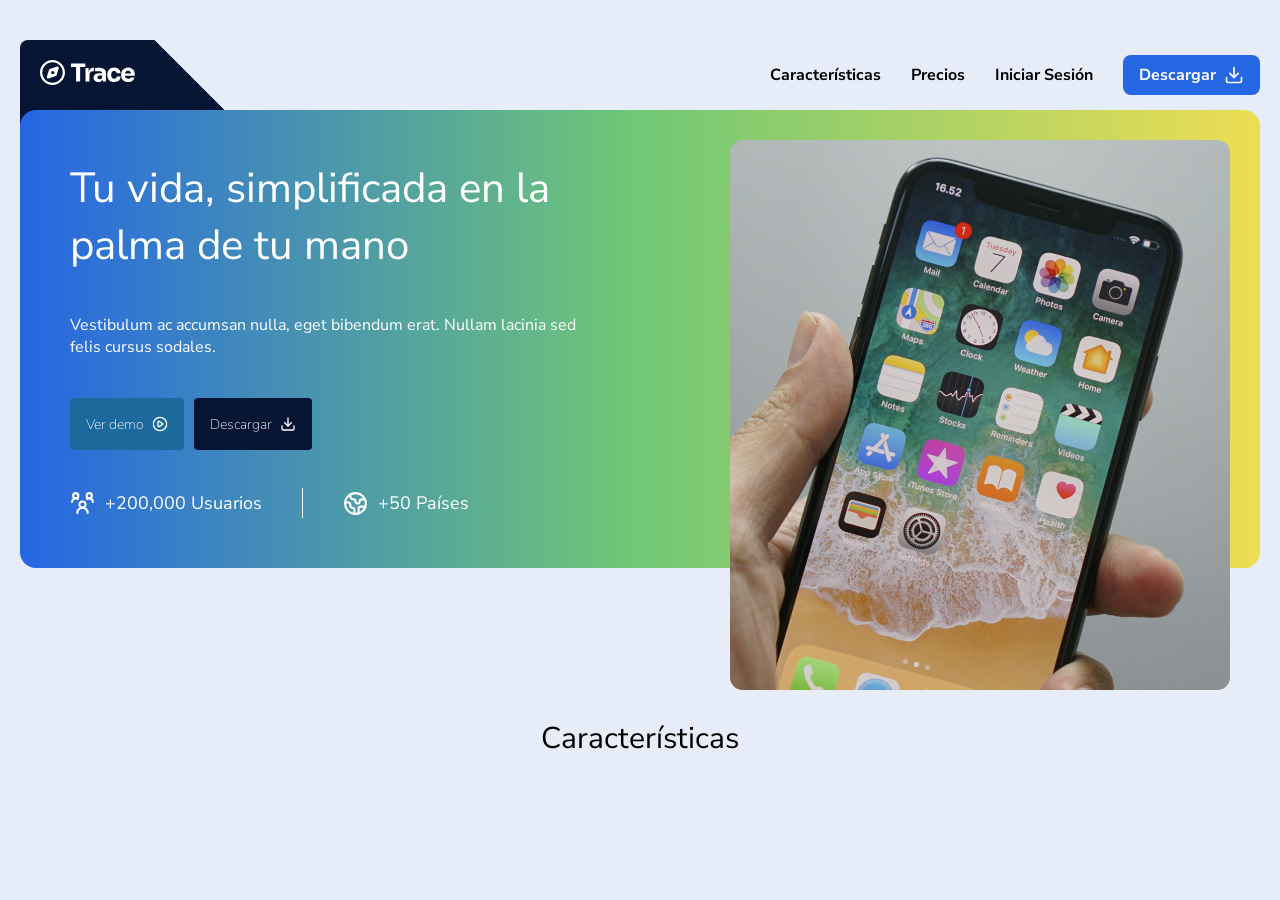
==== ud3/practica-grid/index.html @ 4fcdf261 "Comenzada la primera practica de Grid de la UD3" ====
<!DOCTYPE html>
<html lang="es">
<head>
  <meta charset="UTF-8">
  <meta name="viewport" content="width=device-width, initial-scale=1.0">
  <title>Practica Diseño Grid</title>
  <link rel="stylesheet" href="style.css">
</head>
<body>
  <header>
    <div class="header-topbar">
      <div class="header-logo">
        <img src="images/logo.svg" alt="Logo Trace">
      </div>
      <div class="header-content">
        <nav class="header-nav">
          <a href="">Características</a>
          <a href="">Precios</a>
          <a href="">Iniciar Sesión</a>
        </nav>
        <button>
          <span>Descargar</span>
          <img src="images/icon-dl.svg" alt="">
        </button>
      </div>
    </div>
    <div class="header-hero">
      <div class="header-hero-content">
        <h2>Tu vida, simplificada en la palma de tu mano</h2>
        <p>Vestibulum ac accumsan nulla, eget bibendum erat. Nullam lacinia sed felis cursus sodales.</p>
        <div class="hero-buttons">
          <button class="hero-button hero-button-demo">
            <span>Ver demo</span>
            <img src="images/icon-play.svg" alt="">
          </button>
          <button class="hero-button hero-button-dl">
            <span>Descargar</span>
            <img src="images/icon-dl.svg" alt="">
          </button>
        </div>
        <div class="hero-estadisticas">
          <div class="hero-estadistica">
            <img src="images/icon-users.svg" alt="">
            <span>+200,000 Usuarios</span>
          </div>
          <span class="separador"></span>
          <div class="hero-estadistica">
            <img src="images/icon-globe.svg" alt="">
            <span>+50 Países</span>
          </div>
        </div>
      </div>
      <img class="header-hero-img" src="images/1.png" alt="Teléfono en mano">
    </div>
  </header>
  <main>
    <section class="seccion-caracteristicas">
      <h3>Características</h3>
      <div></div>
    </section>
  </main>
  <footer></footer>
</body>
</html>
---- ud3/practica-grid/style.css ----
@import url('https://fonts.googleapis.com/css2?family=Nunito+Sans:ital,opsz,wght@0,6..12,200..1000;1,6..12,200..1000&display=swap');  

* {
  margin: 0;
  border: 0;
  box-sizing: content-box;
  font-family: "Nunito Sans", sans-serif;
  font-optical-sizing: auto;
  font-weight: normal;
  font-style: normal;
  font-variation-settings:
    "wdth" 100,
    "YTLC" 500;
}

body {
  background-color: #e6ecf8;
  padding: 40px 20px;
}

header, main, footer {
  width: 100%;
  max-width: 1240px;
  margin: 0 auto;
}

.header-topbar {
  display: flex;
  justify-content: space-between;
  align-items: center;
  height: 70px;
}

.header-logo {
  background-color: #061533;
  padding: 20px;
  border-top-left-radius: 0.5rem;
  position: relative;
}

.header-logo::after {
  content: "";
  height: 100%;
  width: 70px;
  position: absolute;
  /* transform: rotate(45deg); */
  top: 0;
  left: 100%;
  background-image: linear-gradient(to bottom left, transparent 50%, #061533 50.01%);
  /* background-color: red; */
}

.header-content {
  display: flex;
  height: 40px;
  justify-content: space-between;
  gap: 30px;

  button {
    background-color: #2566e3;
    border-radius: 0.5rem;
    display: flex;
    align-items: center;
    justify-content: center;
    padding-inline: 16px;
    gap: 8px;
    img {
      height: 20px;
    }
    span {
      font-size: 16px;
      font-weight: bold;
      color: white;
    }
  }
}

.header-nav {
  display: flex;
  align-items: center;
  gap: 30px;

  a {
    text-decoration: none;
    font-weight: bold;
    color: black;
  }
}

.header-hero {
  padding: 50px;
  background-image: linear-gradient(to right, #2566e3, #71c875, #eddd53);
  background-color: red;
  border-radius: 1rem;
  position: relative;
}

.header-hero::after {
  content: "";
  height: 50px;
  width: 50px;
  position: absolute;
  /* transform: rotate(45deg); */
  top: 0;
  left: 0;
  z-index: -1;
  background-color: #061533;
}

.header-hero-content {
  display: flex;
  flex-direction: column;
  gap: 40px;
  width: calc(50% - 50px);
  color: white;
  h2 {
    font-size: 42px;
  }
}

.header-hero-img {
  width: calc(50% - 50px);
  max-width: 500px;
  max-height: 550px;
  border-radius: 0.8rem;
  position: absolute;
  top: 30px;
  right: 30px;
}

.hero-buttons {
  display: flex;
  height: 50px;
  gap: 10px;
}

.hero-button {
  background-color: #2566e3;
  border-radius: 0.25rem;
  display: flex;
  align-items: center;
  justify-content: center;
  padding-inline: 16px;
  gap: 8px;
  height: 100%;
  img {
    height: 16px;
  }
  span {
    font-size: 14px;
    font-weight: lighter;
    color: white;
  }

}

.hero-button-demo {
  background-color: #1c6a9c;
}

.hero-button-dl {
  background-color: #061533;
}

.hero-estadisticas {
  display: flex;
  align-items: center;
  gap: 40px;
  height: 30px;
}

.separador {
  height: 100%;
  width: 1px;
  background-color: white;
}

.hero-estadistica {
  display: flex;
  align-items: center;
  gap: 10px;
  span {
    color: white;
    font-size: 18px;
  }
  img {
    height: 25px;
  }
}

main {
  margin-top: 150px;
}

section {
  h3 {
    margin: 50px 0;
    font-size: 30px;
    font-weight: normal;
    text-align: center;
  }
}
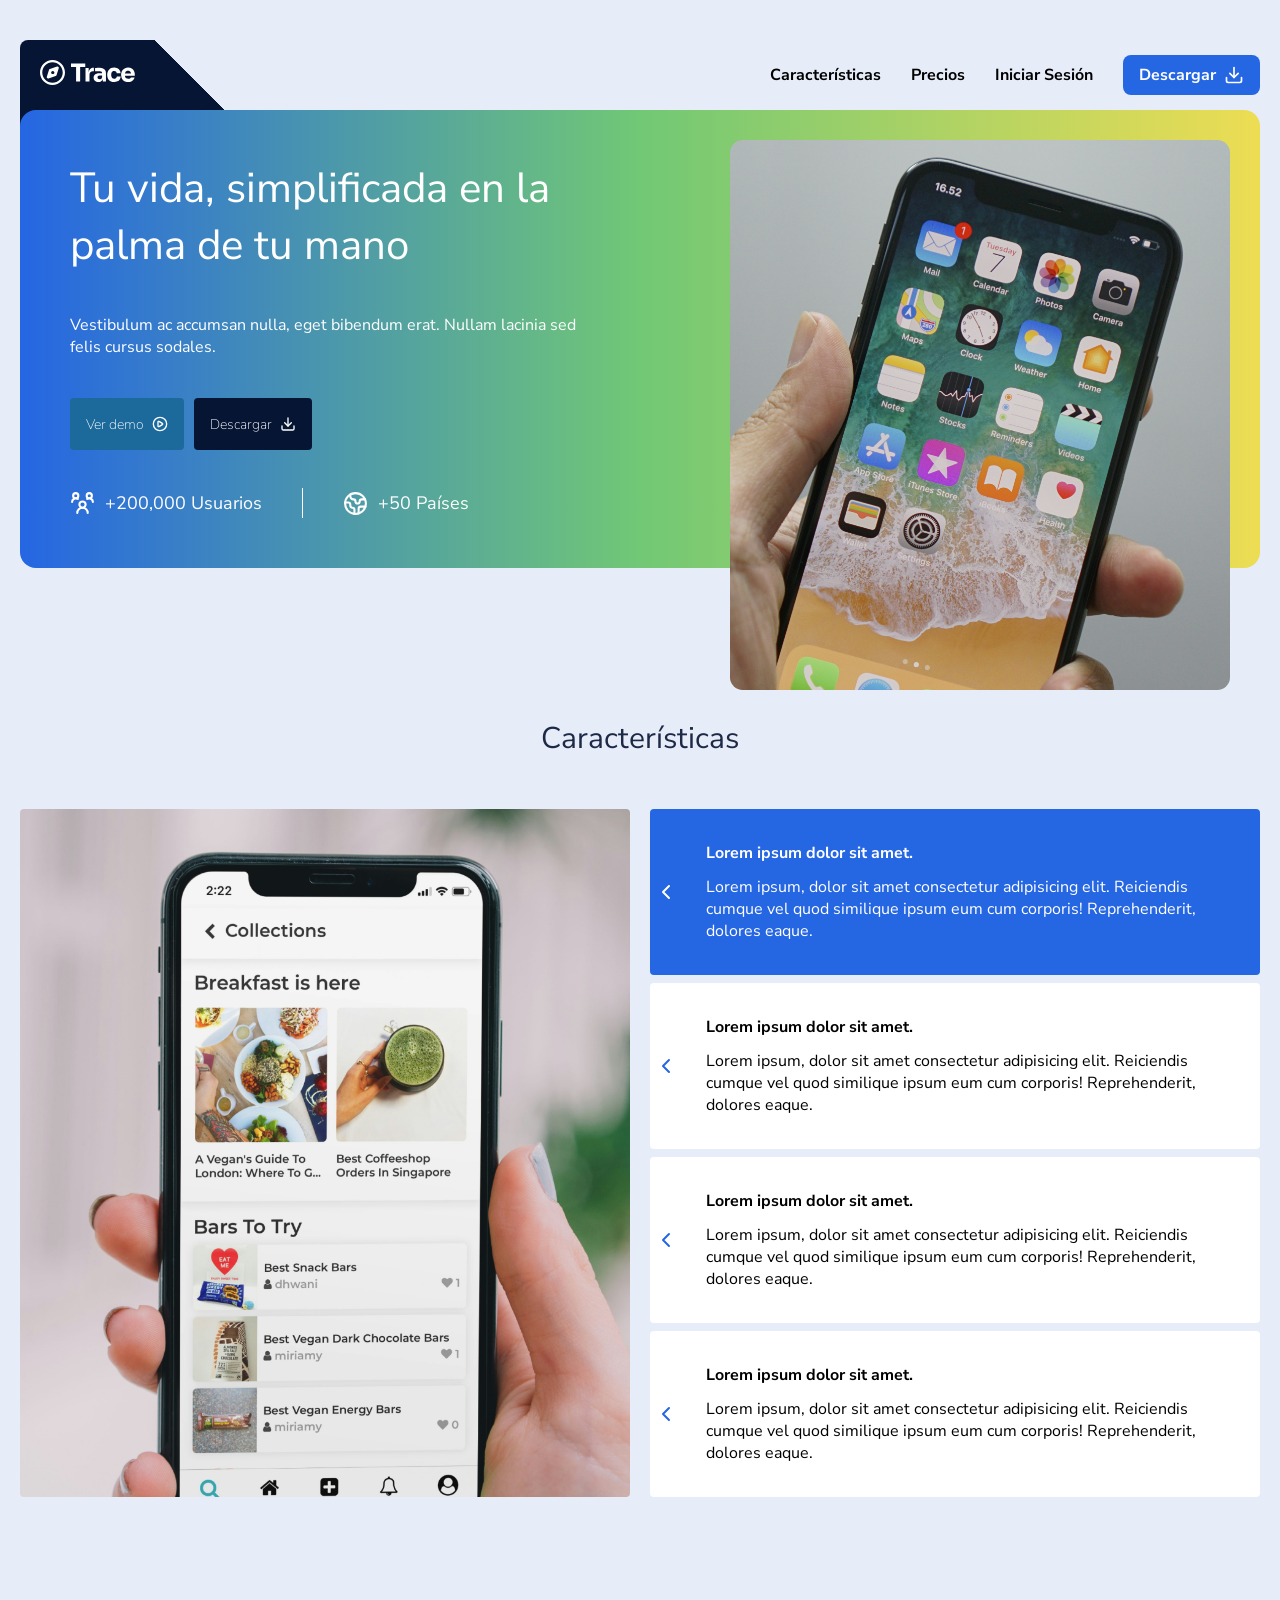
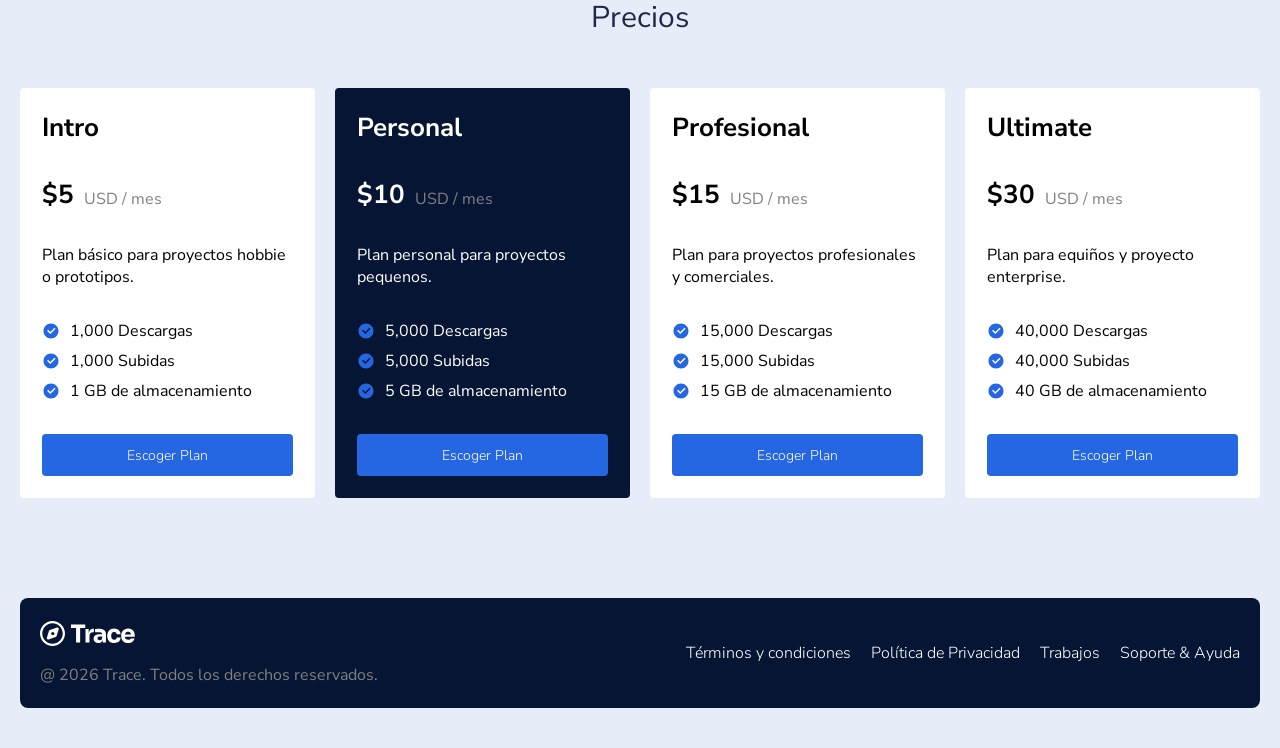
==== commit df98b452: "Casi acabada la primera practica de grid de la UD3" ====
--- a/ud3/practica-grid/index.html
+++ b/ud3/practica-grid/index.html
@@ -18,11 +18,14 @@
           <a href="">Precios</a>
           <a href="">Iniciar Sesión</a>
         </nav>
-        <button>
+        <button class="header-dl-button">
           <span>Descargar</span>
           <img src="images/icon-dl.svg" alt="">
         </button>
       </div>
+      <button class="header-nav-button">
+        <img src="images/icon-nav.svg" alt="">
+      </button>
     </div>
     <div class="header-hero">
       <div class="header-hero-content">
@@ -56,9 +59,159 @@
   <main>
     <section class="seccion-caracteristicas">
       <h3>Características</h3>
-      <div></div>
+      <div class="caracteristicas-grid">
+        <div class="caracteristicas-grid-imagen">
+          <img src="images/4.png" alt="">
+        </div>
+        <div class="caracteristica caracteristica-selected">
+          <div class="caracteristica-flecha">
+            <svg xmlns="http://www.w3.org/2000/svg" width="32" height="32" viewBox="0 0 24 24" fill="none" stroke="#2566e3" stroke-width="2" stroke-linecap="round" stroke-linejoin="round" class="lucide lucide-chevron-left preview-icon"><path d="m15 18-6-6 6-6"/></svg>
+          </div>
+          <div class="caracteristica-texto">
+            <h5>Lorem ipsum dolor sit amet.</h5>
+            <p>Lorem ipsum, dolor sit amet consectetur adipisicing elit. Reiciendis cumque vel quod similique ipsum eum cum corporis! Reprehenderit, dolores eaque.</p>
+          </div>
+        </div>
+        <div class="caracteristica">
+          <div class="caracteristica-flecha">
+            <svg xmlns="http://www.w3.org/2000/svg" width="32" height="32" viewBox="0 0 24 24" fill="none" stroke="#2566e3" stroke-width="2" stroke-linecap="round" stroke-linejoin="round" class="lucide lucide-chevron-left preview-icon"><path d="m15 18-6-6 6-6"/></svg>
+          </div>
+          <div class="caracteristica-texto">
+            <h5>Lorem ipsum dolor sit amet.</h5>
+            <p>Lorem ipsum, dolor sit amet consectetur adipisicing elit. Reiciendis cumque vel quod similique ipsum eum cum corporis! Reprehenderit, dolores eaque.</p>
+          </div>
+        </div>
+        <div class="caracteristica">
+          <div class="caracteristica-flecha">
+            <svg xmlns="http://www.w3.org/2000/svg" width="32" height="32" viewBox="0 0 24 24" fill="none" stroke="#2566e3" stroke-width="2" stroke-linecap="round" stroke-linejoin="round" class="lucide lucide-chevron-left preview-icon"><path d="m15 18-6-6 6-6"/></svg>
+          </div>
+          <div class="caracteristica-texto">
+            <h5>Lorem ipsum dolor sit amet.</h5>
+            <p>Lorem ipsum, dolor sit amet consectetur adipisicing elit. Reiciendis cumque vel quod similique ipsum eum cum corporis! Reprehenderit, dolores eaque.</p>
+          </div>
+        </div>
+        <div class="caracteristica">
+          <div class="caracteristica-flecha">
+            <svg xmlns="http://www.w3.org/2000/svg" width="32" height="32" viewBox="0 0 24 24" fill="none" stroke="#2566e3" stroke-width="2" stroke-linecap="round" stroke-linejoin="round" class="lucide lucide-chevron-left preview-icon"><path d="m15 18-6-6 6-6"/></svg>
+          </div>
+          <div class="caracteristica-texto">
+            <h5>Lorem ipsum dolor sit amet.</h5>
+            <p>Lorem ipsum, dolor sit amet consectetur adipisicing elit. Reiciendis cumque vel quod similique ipsum eum cum corporis! Reprehenderit, dolores eaque.</p>
+          </div>
+        </div>
+      </div>
+    </section>
+    <section class="seccion-planes">
+      <h3>Precios</h3>
+      <div class="planes">
+        <div class="plan">
+          <h4>Intro</h4>
+          <div class="plan-precios">
+            <h4>$5</h4>
+            <p>USD / mes</p>
+          </div>
+          <p>Plan básico para proyectos hobbie o prototipos.</p>
+          <div class="plan-caracteristicas">
+            <div class="plan-caracteristica">
+              <svg xmlns="http://www.w3.org/2000/svg" width="16" height="16" viewBox="0 0 24 24" fill="#2566e3"><path fill="none" d="M0 0h24v24H0z"/><path d="M12 22C6.477 22 2 17.523 2 12S6.477 2 12 2s10 4.477 10 10-4.477 10-10 10m-.997-6 7.07-7.071-1.414-1.414-5.656 5.657-2.829-2.829-1.414 1.414z"/></svg>
+              <p>1,000 Descargas</p>
+            </div>
+            <div class="plan-caracteristica">
+              <svg xmlns="http://www.w3.org/2000/svg" width="16" height="16" viewBox="0 0 24 24" fill="#2566e3"><path fill="none" d="M0 0h24v24H0z"/><path d="M12 22C6.477 22 2 17.523 2 12S6.477 2 12 2s10 4.477 10 10-4.477 10-10 10m-.997-6 7.07-7.071-1.414-1.414-5.656 5.657-2.829-2.829-1.414 1.414z"/></svg>
+              <p>1,000 Subidas</p>
+            </div>
+            <div class="plan-caracteristica">
+              <svg xmlns="http://www.w3.org/2000/svg" width="16" height="16" viewBox="0 0 24 24" fill="#2566e3"><path fill="none" d="M0 0h24v24H0z"/><path d="M12 22C6.477 22 2 17.523 2 12S6.477 2 12 2s10 4.477 10 10-4.477 10-10 10m-.997-6 7.07-7.071-1.414-1.414-5.656 5.657-2.829-2.829-1.414 1.414z"/></svg>
+              <p>1 GB de almacenamiento</p>
+            </div>
+          </div>
+          <button>Escoger Plan</button>
+        </div>
+        <div class="plan plan-recomendado">
+          <h4>Personal</h4>
+          <div class="plan-precios">
+            <h4>$10</h4>
+            <p>USD / mes</p>
+          </div>
+          <p>Plan personal para proyectos pequenos.</p>
+          <div class="plan-caracteristicas">
+            <div class="plan-caracteristica">
+              <svg xmlns="http://www.w3.org/2000/svg" width="16" height="16" viewBox="0 0 24 24" fill="#2566e3"><path fill="none" d="M0 0h24v24H0z"/><path d="M12 22C6.477 22 2 17.523 2 12S6.477 2 12 2s10 4.477 10 10-4.477 10-10 10m-.997-6 7.07-7.071-1.414-1.414-5.656 5.657-2.829-2.829-1.414 1.414z"/></svg>
+              <p>5,000 Descargas</p>
+            </div>
+            <div class="plan-caracteristica">
+              <svg xmlns="http://www.w3.org/2000/svg" width="16" height="16" viewBox="0 0 24 24" fill="#2566e3"><path fill="none" d="M0 0h24v24H0z"/><path d="M12 22C6.477 22 2 17.523 2 12S6.477 2 12 2s10 4.477 10 10-4.477 10-10 10m-.997-6 7.07-7.071-1.414-1.414-5.656 5.657-2.829-2.829-1.414 1.414z"/></svg>
+              <p>5,000 Subidas</p>
+            </div>
+            <div class="plan-caracteristica">
+              <svg xmlns="http://www.w3.org/2000/svg" width="16" height="16" viewBox="0 0 24 24" fill="#2566e3"><path fill="none" d="M0 0h24v24H0z"/><path d="M12 22C6.477 22 2 17.523 2 12S6.477 2 12 2s10 4.477 10 10-4.477 10-10 10m-.997-6 7.07-7.071-1.414-1.414-5.656 5.657-2.829-2.829-1.414 1.414z"/></svg>
+              <p>5 GB de almacenamiento</p>
+            </div>
+          </div>
+          <button>Escoger Plan</button>
+        </div>
+        <div class="plan">
+          <h4>Profesional</h4>
+          <div class="plan-precios">
+            <h4>$15</h4>
+            <p>USD / mes</p>
+          </div>
+          <p>Plan para proyectos profesionales y comerciales.</p>
+          <div class="plan-caracteristicas">
+            <div class="plan-caracteristica">
+              <svg xmlns="http://www.w3.org/2000/svg" width="16" height="16" viewBox="0 0 24 24" fill="#2566e3"><path fill="none" d="M0 0h24v24H0z"/><path d="M12 22C6.477 22 2 17.523 2 12S6.477 2 12 2s10 4.477 10 10-4.477 10-10 10m-.997-6 7.07-7.071-1.414-1.414-5.656 5.657-2.829-2.829-1.414 1.414z"/></svg>
+              <p>15,000 Descargas</p>
+            </div>
+            <div class="plan-caracteristica">
+              <svg xmlns="http://www.w3.org/2000/svg" width="16" height="16" viewBox="0 0 24 24" fill="#2566e3"><path fill="none" d="M0 0h24v24H0z"/><path d="M12 22C6.477 22 2 17.523 2 12S6.477 2 12 2s10 4.477 10 10-4.477 10-10 10m-.997-6 7.07-7.071-1.414-1.414-5.656 5.657-2.829-2.829-1.414 1.414z"/></svg>
+              <p>15,000 Subidas</p>
+            </div>
+            <div class="plan-caracteristica">
+              <svg xmlns="http://www.w3.org/2000/svg" width="16" height="16" viewBox="0 0 24 24" fill="#2566e3"><path fill="none" d="M0 0h24v24H0z"/><path d="M12 22C6.477 22 2 17.523 2 12S6.477 2 12 2s10 4.477 10 10-4.477 10-10 10m-.997-6 7.07-7.071-1.414-1.414-5.656 5.657-2.829-2.829-1.414 1.414z"/></svg>
+              <p>15 GB de almacenamiento</p>
+            </div>
+          </div>
+          <button>Escoger Plan</button>
+        </div>
+        <div class="plan">
+          <h4>Ultimate</h4>
+          <div class="plan-precios">
+            <h4>$30</h4>
+            <p>USD / mes</p>
+          </div>
+          <p>Plan para equiños y proyecto enterprise.</p>
+          <div class="plan-caracteristicas">
+            <div class="plan-caracteristica">
+              <svg xmlns="http://www.w3.org/2000/svg" width="16" height="16" viewBox="0 0 24 24" fill="#2566e3"><path fill="none" d="M0 0h24v24H0z"/><path d="M12 22C6.477 22 2 17.523 2 12S6.477 2 12 2s10 4.477 10 10-4.477 10-10 10m-.997-6 7.07-7.071-1.414-1.414-5.656 5.657-2.829-2.829-1.414 1.414z"/></svg>
+              <p>40,000 Descargas</p>
+            </div>
+            <div class="plan-caracteristica">
+              <svg xmlns="http://www.w3.org/2000/svg" width="16" height="16" viewBox="0 0 24 24" fill="#2566e3"><path fill="none" d="M0 0h24v24H0z"/><path d="M12 22C6.477 22 2 17.523 2 12S6.477 2 12 2s10 4.477 10 10-4.477 10-10 10m-.997-6 7.07-7.071-1.414-1.414-5.656 5.657-2.829-2.829-1.414 1.414z"/></svg>
+              <p>40,000 Subidas</p>
+            </div>
+            <div class="plan-caracteristica">
+              <svg xmlns="http://www.w3.org/2000/svg" width="16" height="16" viewBox="0 0 24 24" fill="#2566e3"><path fill="none" d="M0 0h24v24H0z"/><path d="M12 22C6.477 22 2 17.523 2 12S6.477 2 12 2s10 4.477 10 10-4.477 10-10 10m-.997-6 7.07-7.071-1.414-1.414-5.656 5.657-2.829-2.829-1.414 1.414z"/></svg>
+              <p>40 GB de almacenamiento</p>
+            </div>
+          </div>
+          <button>Escoger Plan</button>
+        </div>
+      </div>
     </section>
   </main>
-  <footer></footer>
+  <footer>
+    <div class="footer-logo-copy">
+      <div class="footer-logo">
+        <img src="images/logo.svg" alt="">
+      </div>
+      <p>@ 2026 Trace. Todos los derechos reservados.</p>
+    </div>
+    <div class="footer-nav">
+      <a href="">Términos y condiciones</a>
+      <a href="">Política de Privacidad</a>
+      <a href="">Trabajos</a>
+      <a href="">Soporte & Ayuda</a>
+    </div>
+  </footer>
 </body>
 </html>
--- a/ud3/practica-grid/style.css
+++ b/ud3/practica-grid/style.css
@@ -55,23 +55,38 @@
   height: 40px;
   justify-content: space-between;
   gap: 30px;
-
-  button {
-    background-color: #2566e3;
-    border-radius: 0.5rem;
-    display: flex;
-    align-items: center;
-    justify-content: center;
-    padding-inline: 16px;
-    gap: 8px;
-    img {
-      height: 20px;
-    }
-    span {
-      font-size: 16px;
-      font-weight: bold;
-      color: white;
-    }
+}
+
+.header-nav-button {
+  display: none;
+  background-color: transparent;
+  border-radius: 0.5rem;
+  align-items: center;
+  justify-content: center;
+  width: 40px;
+  box-sizing: border-box;
+  cursor: pointer;
+  img {
+    height: 30px;
+  }
+}
+
+.header-dl-button {
+  background-color: #2566e3;
+  border-radius: 0.5rem;
+  display: flex;
+  align-items: center;
+  justify-content: center;
+  padding-inline: 16px;
+  gap: 8px;
+  cursor: pointer;
+  img {
+    height: 20px;
+  }
+  span {
+    font-size: 16px;
+    font-weight: bold;
+    color: white;
   }
 }
 
@@ -143,6 +158,7 @@
   padding-inline: 16px;
   gap: 8px;
   height: 100%;
+  cursor: pointer;
   img {
     height: 16px;
   }
@@ -151,7 +167,6 @@
     font-weight: lighter;
     color: white;
   }
-
 }
 
 .hero-button-demo {
@@ -193,10 +208,317 @@
 }
 
 section {
+  margin-bottom: 100px;
   h3 {
+    color: #1d2a47;
     margin: 50px 0;
     font-size: 30px;
     font-weight: normal;
     text-align: center;
   }
+}
+
+.caracteristicas-grid {
+  width: 100%;
+  /* background-color: red; */
+  display: grid;
+  grid-template-columns: repeat(2, 1fr);
+  grid-template-rows: repeat(4, 1fr);
+  column-gap: 20px;
+  row-gap: 0.5rem;
+}
+
+.caracteristicas-grid-imagen {
+  grid-row: span 4;
+  height: 100%;
+  width: 100%;
+
+  img {
+    border-radius: 0.25rem;
+    height: 100%;
+    width: 100%;
+  }
+}
+
+.caracteristica {
+  height: 100%;
+  width: 100%;
+  object-fit: cover;
+  background-color: white;
+  border-radius: 0.25rem;
+
+  display: flex;
+  gap: 24px;
+  padding-right: 24px;
+  box-sizing:border-box;
+}
+
+
+.caracteristica-selected {  
+  background-color: #2566e3;
+  
+  .caracteristica-flecha {
+    svg {
+      stroke: white;
+    }
+  }
+  .caracteristica-texto {
+    color: white;
+  }
+}
+
+.caracteristica-flecha {
+  display: flex;
+  align-items: center;
+  justify-content: start;
+  svg {
+    height: 24px;
+  }
+}
+
+.caracteristica-texto {
+  display: flex;
+  flex-direction: column;
+  justify-content: center;
+
+  h5 {
+    font-size: 16px;
+    font-weight: bold;
+    margin-bottom: 12px;
+  }
+}
+
+.planes {
+  width: 100%;
+  display: grid;
+  grid-template-columns: repeat(4, 1fr);
+  column-gap: 20px;
+}
+
+.plan {
+  background-color: white;
+  border-radius: 0.25rem;
+  padding: 22px;
+  display: flex;
+  flex-direction: column;
+  justify-content: space-between;
+  gap: 32px;
+  h4 {
+    font-size: 26px;
+    font-weight: bold;
+  }
+  button {
+    border-radius: 0.25rem;
+    width: 100%;
+    height: 42px;
+    padding: 0;
+    background-color: #2566e3;
+    color: white;
+    font-size: 14px;
+    font-weight: 300;
+    cursor: pointer;
+  }
+}
+
+.plan-recomendado {
+  background-color: #061533;
+  color: white;
+}
+
+.plan-precios {
+  display: flex;
+  align-items: end;
+  gap: 10px;
+  p {
+    margin-bottom: 2px;
+    color: gray;
+  }
+}
+
+.plan-caracteristicas {
+  display: flex;
+  flex-direction: column;
+  gap: 8px;
+}
+
+.plan-caracteristica {
+  display: flex;
+  align-items: center;
+  gap: 10px;
+  svg {
+    height: 18px;
+    width: 18px;
+    min-height: 18px;
+    min-width: 18px;
+  }
+}
+
+footer {
+  background-color: #061533;
+  height: 110px;
+  border-radius: 0.5rem;
+
+  display: flex;
+  justify-content: space-between;
+  align-items: center;
+  padding: 0 20px;
+  box-sizing: border-box;
+}
+
+.footer-logo-copy {
+  p {
+    color: gray;
+  }
+}
+
+.footer-logo {
+  margin-bottom: 12px;
+}
+
+.footer-nav {
+  display: flex;
+  gap: 20px;
+  a {
+    color: white;
+    text-decoration: none;
+    font-weight: 300;
+  }
+}
+
+/* 768px */
+@media (max-width: 992px) {
+  body {
+    background-color: red;
+    padding: 20px;
+  }
+
+  main {
+    margin-top: 100px;
+  }
+
+  .header-hero {
+    display: flex;
+    gap: 2rem;
+    padding: 2rem;
+  }
+
+  .header-hero-content {
+    width: 60%;
+  }
+
+  .header-hero-img {
+    width: 40%;
+    position: initial;
+    object-fit: cover;
+  }
+
+  footer {
+    height: unset;
+    padding: 20px;
+  }
+
+  .footer-logo-copy {
+    width: 40%;
+  }
+
+  .footer-nav {
+    flex-direction: column;
+    align-items: center;
+    gap: 10px;
+  }
+  
+  .caracteristicas-grid {
+    grid-template-columns: 1fr 2fr;
+  }
+
+  .caracteristicas-grid-imagen {
+    img {
+      object-fit: cover;
+    }
+  }
+
+  .caracteristica {
+    padding: 1rem;
+    padding-left: 0;
+  }
+
+  .planes {
+    grid-template-columns: repeat(2, 1fr);
+    row-gap: 20px;
+  }
+}
+
+/* Extra para quitar la imagen cuando ya queda muy raro */
+@media (max-width: 830px) {
+  .header-hero {
+    display: flex;
+    flex-direction: column;
+  }
+
+  .header-content {
+    display: none;
+  }
+  
+  .header-nav-button {
+    display: flex;
+  }
+
+  .header-hero-content {
+    width: 100%;
+    text-align: center;
+    align-items: center;
+  }
+
+  .header-hero-img {
+    display: none;
+  }
+
+  .caracteristicas-grid {
+    grid-template-columns: 1fr;
+    grid-template-rows: unset;
+  }
+
+  .caracteristicas-grid-imagen {
+    display: none;
+  }
+
+  .caracteristica-flecha {
+    display: none;
+  }
+
+  .caracteristica {
+    padding: 1rem;
+  }
+}
+
+@media (max-width: 576px) {
+  body {
+    background-color: orange;
+  }
+
+  p {
+    font-size: 12px;
+  }
+
+  footer {
+    flex-direction: column;
+    gap: 40px;
+  }
+
+  .planes {
+    grid-template-columns: repeat(1, 1fr);
+    row-gap: 20px;
+  }
+
+  .footer-logo-copy {
+    width: unset;
+    display: flex;
+    flex-direction: column;
+    align-items: center;
+  }
+
+  .footer-nav {
+    flex-direction: column;
+    align-items: center;
+  }
 }
